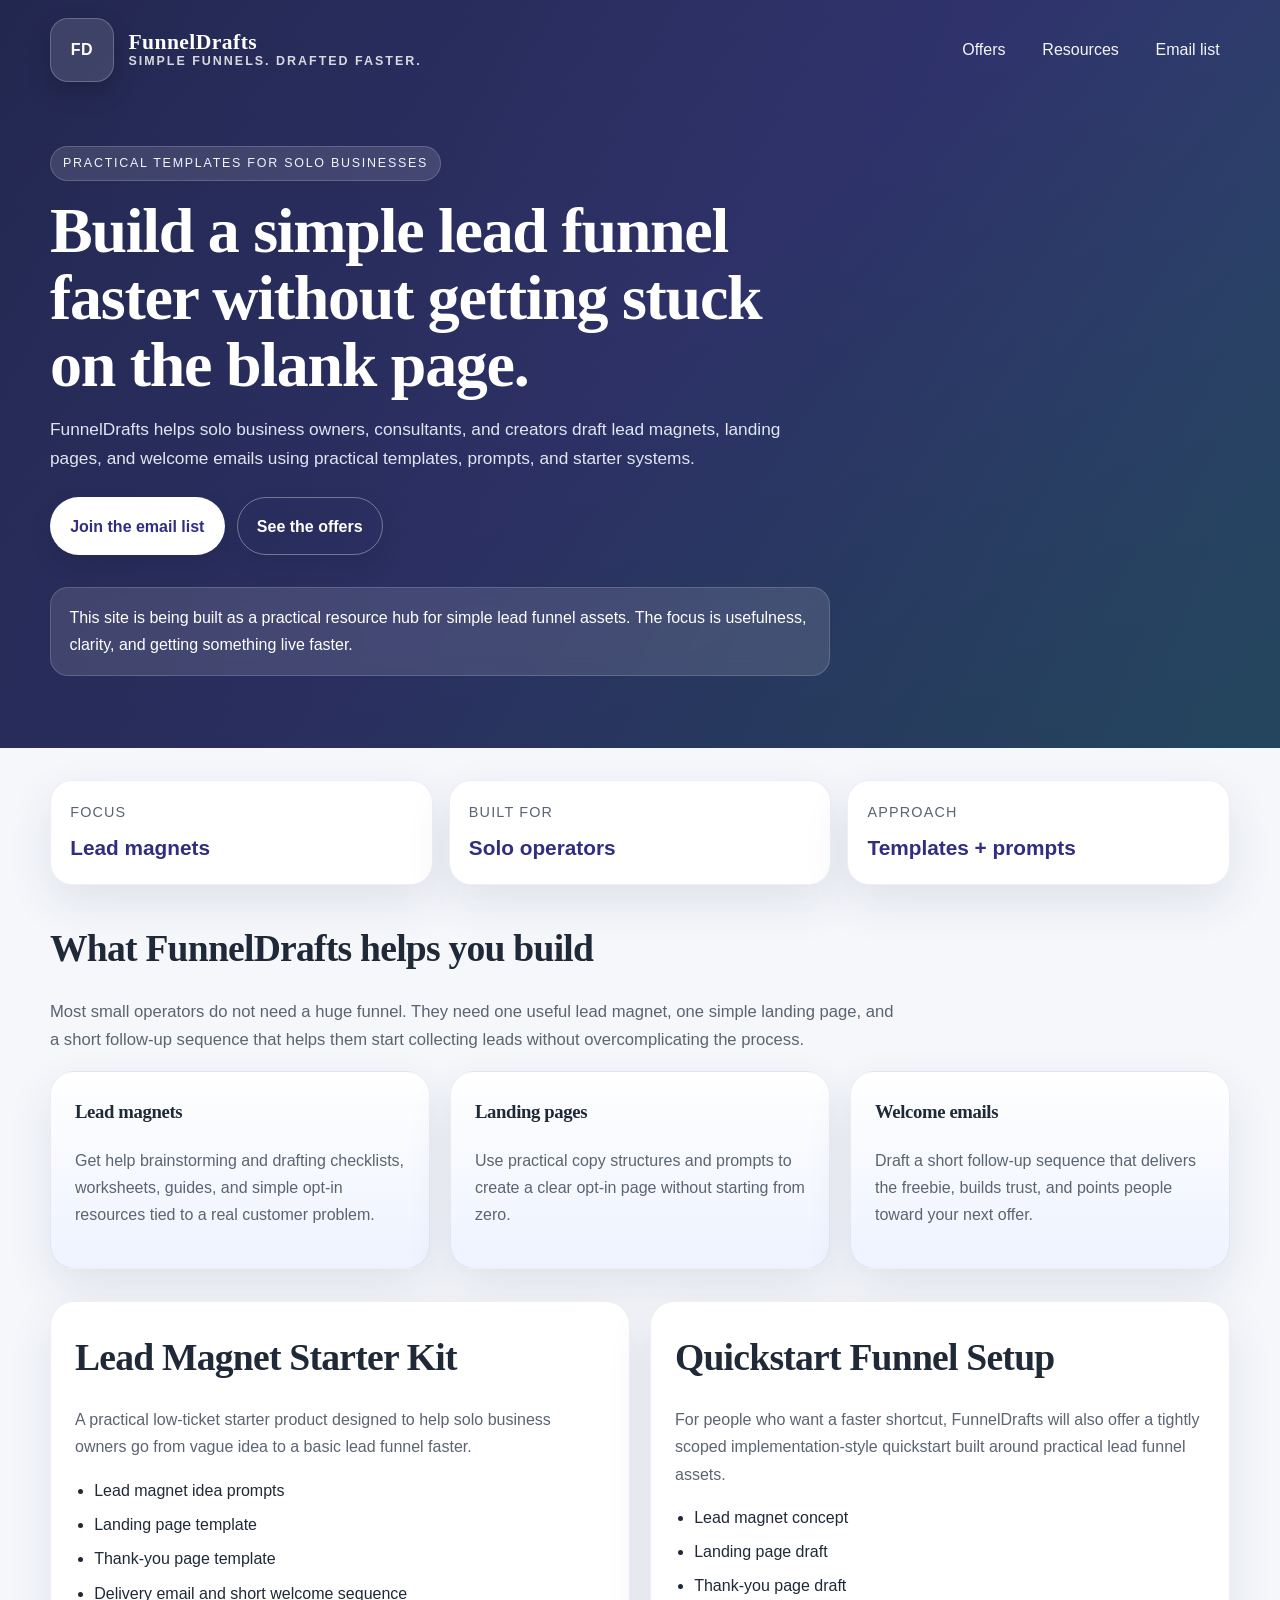
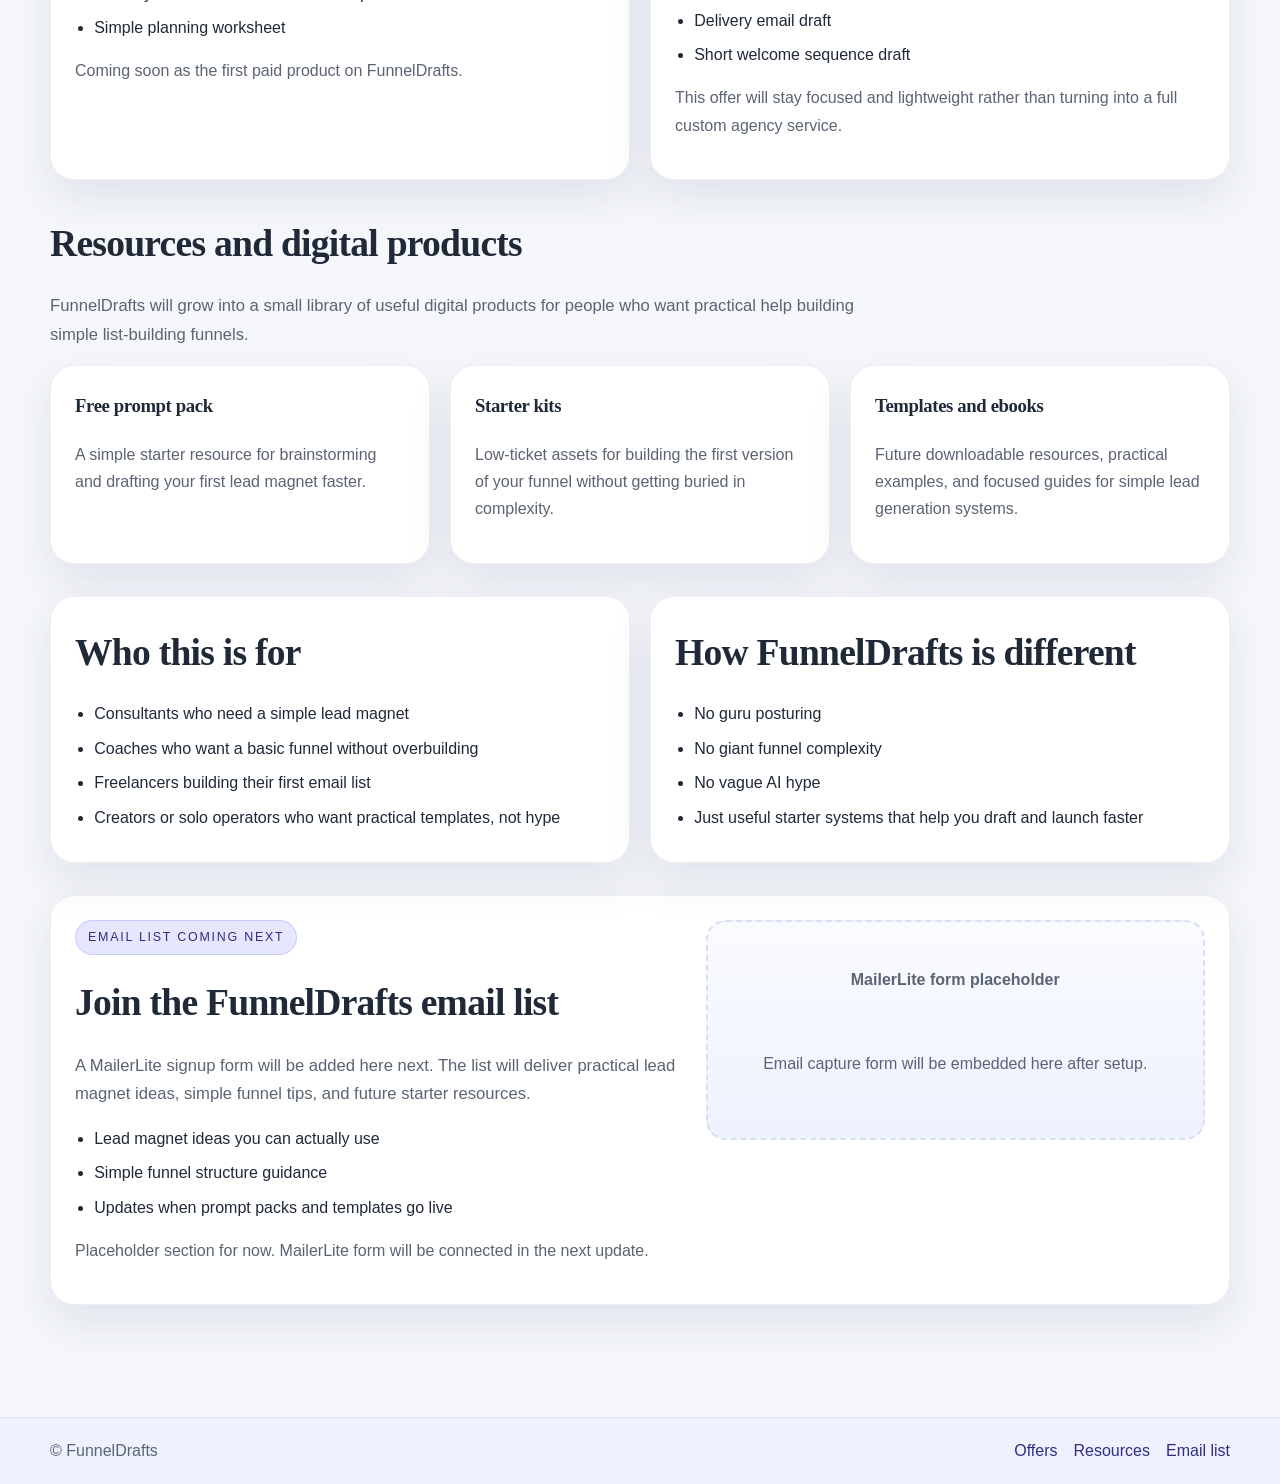
==== index.html @ 4957d621 "Launch FunnelDrafts v1 site" ====
<!DOCTYPE html>
<html lang="en">
<head>
  <meta charset="UTF-8" />
  <meta name="viewport" content="width=device-width, initial-scale=1.0" />
  <title>FunnelDrafts | Practical lead magnet and funnel templates for solo businesses</title>
  <meta name="description" content="FunnelDrafts helps solo business owners build simple lead magnets, landing pages, and email funnels faster with practical templates, prompts, and starter systems." />
  <link rel="stylesheet" href="styles.css" />
</head>
<body>
  <header class="site-header">
    <div class="container">
      <div class="topbar">
        <a class="brand" href="index.html" aria-label="FunnelDrafts home">
          <span class="brand-mark">FD</span>
          <span class="brand-copy">
            <span class="brand-name">FunnelDrafts</span>
            <span class="brand-tag">Simple funnels. Drafted faster.</span>
          </span>
        </a>
        <nav class="nav">
          <a href="#offers">Offers</a>
          <a href="#resources">Resources</a>
          <a href="#email">Email list</a>
        </nav>
      </div>

      <div class="hero">
        <span class="eyebrow">Practical templates for solo businesses</span>
        <h1>Build a simple lead funnel faster without getting stuck on the blank page.</h1>
        <p class="hero-subtitle">FunnelDrafts helps solo business owners, consultants, and creators draft lead magnets, landing pages, and welcome emails using practical templates, prompts, and starter systems.</p>
        <div class="hero-actions">
          <a class="button" href="#email">Join the email list</a>
          <a class="button secondary" href="#offers">See the offers</a>
        </div>
        <div class="hero-panel">This site is being built as a practical resource hub for simple lead funnel assets. The focus is usefulness, clarity, and getting something live faster.</div>
      </div>
    </div>
  </header>

  <main class="page-shell">
    <div class="container">
      <section class="section stat-grid">
        <div class="stat"><div class="stat-label">Focus</div><div class="stat-value">Lead magnets</div></div>
        <div class="stat"><div class="stat-label">Built for</div><div class="stat-value">Solo operators</div></div>
        <div class="stat"><div class="stat-label">Approach</div><div class="stat-value">Templates + prompts</div></div>
      </section>

      <section class="section">
        <h2>What FunnelDrafts helps you build</h2>
        <p class="lead">Most small operators do not need a huge funnel. They need one useful lead magnet, one simple landing page, and a short follow-up sequence that helps them start collecting leads without overcomplicating the process.</p>
        <div class="grid">
          <div class="card feature-card"><h3>Lead magnets</h3><p>Get help brainstorming and drafting checklists, worksheets, guides, and simple opt-in resources tied to a real customer problem.</p></div>
          <div class="card feature-card"><h3>Landing pages</h3><p>Use practical copy structures and prompts to create a clear opt-in page without starting from zero.</p></div>
          <div class="card feature-card"><h3>Welcome emails</h3><p>Draft a short follow-up sequence that delivers the freebie, builds trust, and points people toward your next offer.</p></div>
        </div>
      </section>

      <section id="offers" class="section grid">
        <div class="card">
          <h2>Lead Magnet Starter Kit</h2>
          <p>A practical low-ticket starter product designed to help solo business owners go from vague idea to a basic lead funnel faster.</p>
          <ul class="checklist">
            <li>Lead magnet idea prompts</li>
            <li>Landing page template</li>
            <li>Thank-you page template</li>
            <li>Delivery email and short welcome sequence</li>
            <li>Simple planning worksheet</li>
          </ul>
          <p class="small-note">Coming soon as the first paid product on FunnelDrafts.</p>
        </div>
        <div class="card">
          <h2>Quickstart Funnel Setup</h2>
          <p>For people who want a faster shortcut, FunnelDrafts will also offer a tightly scoped implementation-style quickstart built around practical lead funnel assets.</p>
          <ul class="checklist">
            <li>Lead magnet concept</li>
            <li>Landing page draft</li>
            <li>Thank-you page draft</li>
            <li>Delivery email draft</li>
            <li>Short welcome sequence draft</li>
          </ul>
          <p class="small-note">This offer will stay focused and lightweight rather than turning into a full custom agency service.</p>
        </div>
      </section>

      <section id="resources" class="section">
        <h2>Resources and digital products</h2>
        <p class="lead">FunnelDrafts will grow into a small library of useful digital products for people who want practical help building simple list-building funnels.</p>
        <div class="grid">
          <div class="card"><h3>Free prompt pack</h3><p>A simple starter resource for brainstorming and drafting your first lead magnet faster.</p></div>
          <div class="card"><h3>Starter kits</h3><p>Low-ticket assets for building the first version of your funnel without getting buried in complexity.</p></div>
          <div class="card"><h3>Templates and ebooks</h3><p>Future downloadable resources, practical examples, and focused guides for simple lead generation systems.</p></div>
        </div>
      </section>

      <section class="section grid">
        <div class="card">
          <h2>Who this is for</h2>
          <ul class="checklist">
            <li>Consultants who need a simple lead magnet</li>
            <li>Coaches who want a basic funnel without overbuilding</li>
            <li>Freelancers building their first email list</li>
            <li>Creators or solo operators who want practical templates, not hype</li>
          </ul>
        </div>
        <div class="card">
          <h2>How FunnelDrafts is different</h2>
          <ul class="checklist">
            <li>No guru posturing</li>
            <li>No giant funnel complexity</li>
            <li>No vague AI hype</li>
            <li>Just useful starter systems that help you draft and launch faster</li>
          </ul>
        </div>
      </section>

      <section id="email" class="section">
        <div class="card email-capture-card">
          <div class="email-capture-copy">
            <span class="eyebrow eyebrow-dark">Email list coming next</span>
            <h2>Join the FunnelDrafts email list</h2>
            <p class="lead">A MailerLite signup form will be added here next. The list will deliver practical lead magnet ideas, simple funnel tips, and future starter resources.</p>
            <ul class="checklist">
              <li>Lead magnet ideas you can actually use</li>
              <li>Simple funnel structure guidance</li>
              <li>Updates when prompt packs and templates go live</li>
            </ul>
            <p class="small-note">Placeholder section for now. MailerLite form will be connected in the next update.</p>
          </div>
          <div class="email-capture-form placeholder-form">
            <div class="placeholder-box">
              <strong>MailerLite form placeholder</strong>
              <p>Email capture form will be embedded here after setup.</p>
            </div>
          </div>
        </div>
      </section>
    </div>
  </main>

  <footer class="site-footer">
    <div class="container footer-wrap">
      <div>© FunnelDrafts</div>
      <div class="footer-links">
        <a href="#offers">Offers</a>
        <a href="#resources">Resources</a>
        <a href="#email">Email list</a>
      </div>
    </div>
  </footer>
</body>
</html>
---- styles.css ----
:root {
  --bg: #f5f7fb;
  --surface: #ffffff;
  --surface-2: #edf2ff;
  --surface-3: rgba(255, 255, 255, 0.82);
  --text: #1f2937;
  --muted: #5b6472;
  --primary: #4f46e5;
  --primary-dark: #312e81;
  --primary-soft: #e5e7ff;
  --accent: #06b6d4;
  --border: #d9def0;
  --shadow: 0 18px 45px rgba(35, 50, 85, 0.1);
}

* { box-sizing: border-box; }
html { scroll-behavior: smooth; }
body {
  margin: 0;
  font-family: Arial, Helvetica, sans-serif;
  background: var(--bg);
  color: var(--text);
  line-height: 1.7;
}

a { color: var(--primary-dark); text-decoration: none; }
a:hover { text-decoration: underline; }

.container {
  width: min(1180px, calc(100% - 2rem));
  margin: 0 auto;
}

.site-header {
  position: relative;
  color: white;
  padding: 1.1rem 0 4.5rem;
  background:
    linear-gradient(rgba(24, 32, 56, 0.7), rgba(24, 32, 56, 0.78)),
    linear-gradient(135deg, rgba(49, 46, 129, 0.95), rgba(79, 70, 229, 0.85), rgba(6, 182, 212, 0.7));
}

.topbar {
  display: flex;
  justify-content: space-between;
  align-items: center;
  gap: 1rem;
  flex-wrap: wrap;
}

.brand {
  display: inline-flex;
  align-items: center;
  gap: 0.9rem;
  color: white;
  font-weight: 700;
}

.brand-mark {
  width: 64px;
  height: 64px;
  border-radius: 18px;
  display: grid;
  place-items: center;
  font-weight: 800;
  letter-spacing: 0.04em;
  background: rgba(255,255,255,0.12);
  border: 1px solid rgba(255,255,255,0.22);
  box-shadow: 0 10px 24px rgba(0,0,0,0.18);
}

.brand-copy {
  display: flex;
  flex-direction: column;
  line-height: 1.1;
}

.brand-name {
  font-family: Georgia, 'Times New Roman', serif;
  font-size: 1.35rem;
  letter-spacing: 0.02em;
}

.brand-tag {
  font-size: 0.78rem;
  text-transform: uppercase;
  letter-spacing: 0.16em;
  opacity: 0.82;
}

.nav {
  display: flex;
  gap: 1rem;
  flex-wrap: wrap;
}

.nav a {
  color: rgba(255,255,255,0.95);
  padding: 0.45rem 0.65rem;
  border-radius: 999px;
}

.nav a:hover {
  text-decoration: none;
  background: rgba(255,255,255,0.1);
}

.hero {
  padding: 4rem 0 0;
  max-width: 780px;
}

.eyebrow {
  display: inline-block;
  margin-bottom: 1rem;
  padding: 0.38rem 0.75rem;
  border-radius: 999px;
  background: rgba(255,255,255,0.12);
  border: 1px solid rgba(255,255,255,0.18);
  color: #eef5ff;
  font-size: 0.78rem;
  letter-spacing: 0.14em;
  text-transform: uppercase;
}

.eyebrow-dark {
  background: var(--primary-soft);
  color: var(--primary-dark);
  border-color: rgba(79, 70, 229, 0.18);
}

.hero h1,
.section h2,
.card h2,
.card h3 {
  font-family: Georgia, 'Times New Roman', serif;
  letter-spacing: -0.02em;
}

.hero h1 {
  font-size: clamp(2.6rem, 5vw, 4.5rem);
  line-height: 1.05;
  margin: 0 0 1rem;
}

.hero p {
  max-width: 740px;
  margin: 0 0 1rem;
  font-size: 1.08rem;
  color: rgba(241, 245, 255, 0.92);
}

.hero-subtitle {
  font-size: 1.16rem;
  color: #eef5ff;
  margin-bottom: 1rem;
}

.hero-panel {
  margin-top: 2rem;
  display: inline-block;
  padding: 1rem 1.15rem;
  background: rgba(255,255,255,0.12);
  border: 1px solid rgba(255,255,255,0.16);
  border-radius: 18px;
  backdrop-filter: blur(8px);
}

.hero-actions {
  display: flex;
  gap: 0.75rem;
  flex-wrap: wrap;
  margin-top: 1.5rem;
}

.button {
  display: inline-block;
  background: var(--surface);
  color: var(--primary-dark);
  border: 1px solid rgba(255,255,255,0.6);
  padding: 0.9rem 1.2rem;
  border-radius: 999px;
  font-weight: 700;
  box-shadow: 0 10px 24px rgba(0,0,0,0.08);
}

.button:hover {
  text-decoration: none;
  transform: translateY(-1px);
}

.button.secondary {
  background: transparent;
  color: white;
  border-color: rgba(255,255,255,0.35);
}

main { padding: 2.5rem 0 5rem; }
.page-shell { margin-top: -2.5rem; }

.grid {
  display: grid;
  grid-template-columns: repeat(auto-fit, minmax(240px, 1fr));
  gap: 1.25rem;
}

.stat-grid {
  display: grid;
  grid-template-columns: repeat(auto-fit, minmax(180px, 1fr));
  gap: 1rem;
}

.stat {
  background: var(--surface);
  border: 1px solid rgba(49, 46, 129, 0.08);
  border-radius: 22px;
  padding: 1.2rem;
  box-shadow: var(--shadow);
}

.stat-label {
  color: var(--muted);
  font-size: 0.9rem;
  text-transform: uppercase;
  letter-spacing: 0.08em;
}

.stat-value {
  margin-top: 0.35rem;
  font-size: 1.3rem;
  font-weight: 700;
  color: var(--primary-dark);
}

.card {
  background: var(--surface);
  border: 1px solid rgba(49, 46, 129, 0.08);
  border-radius: 24px;
  padding: 1.5rem;
  box-shadow: var(--shadow);
}

.card h2, .card h3 { margin-top: 0; }
.card p { color: var(--muted); }

.feature-card {
  background: linear-gradient(180deg, rgba(255,255,255,0.98), rgba(237,242,255,0.95));
}

.section { margin: 2rem 0; }
.section h2 { margin-bottom: 0.75rem; font-size: clamp(1.7rem, 3vw, 2.35rem); }
.lead { color: var(--muted); max-width: 850px; font-size: 1.04rem; }
.small-note, .muted { color: var(--muted); }

.checklist {
  margin: 1rem 0 0;
  padding-left: 1.2rem;
}

.checklist li {
  margin: 0.45rem 0;
}

.email-capture-card {
  display: grid;
  grid-template-columns: 1.1fr 0.9fr;
  gap: 1.25rem;
  align-items: center;
}

.placeholder-form {
  min-height: 100%;
}

.placeholder-box {
  min-height: 220px;
  border: 2px dashed var(--border);
  border-radius: 20px;
  display: grid;
  place-items: center;
  text-align: center;
  padding: 1.5rem;
  background: linear-gradient(180deg, #fafbff, #eef2ff);
  color: var(--muted);
}

.site-footer {
  border-top: 1px solid rgba(49, 46, 129, 0.08);
  background: #eef2ff;
  color: var(--muted);
}

.footer-wrap {
  padding: 1.2rem 0;
  display: flex;
  justify-content: space-between;
  gap: 1rem;
  flex-wrap: wrap;
}

.footer-links {
  display: flex;
  gap: 1rem;
  flex-wrap: wrap;
}

@media (max-width: 780px) {
  .email-capture-card {
    grid-template-columns: 1fr;
  }

  .hero {
    padding-top: 3rem;
  }
}
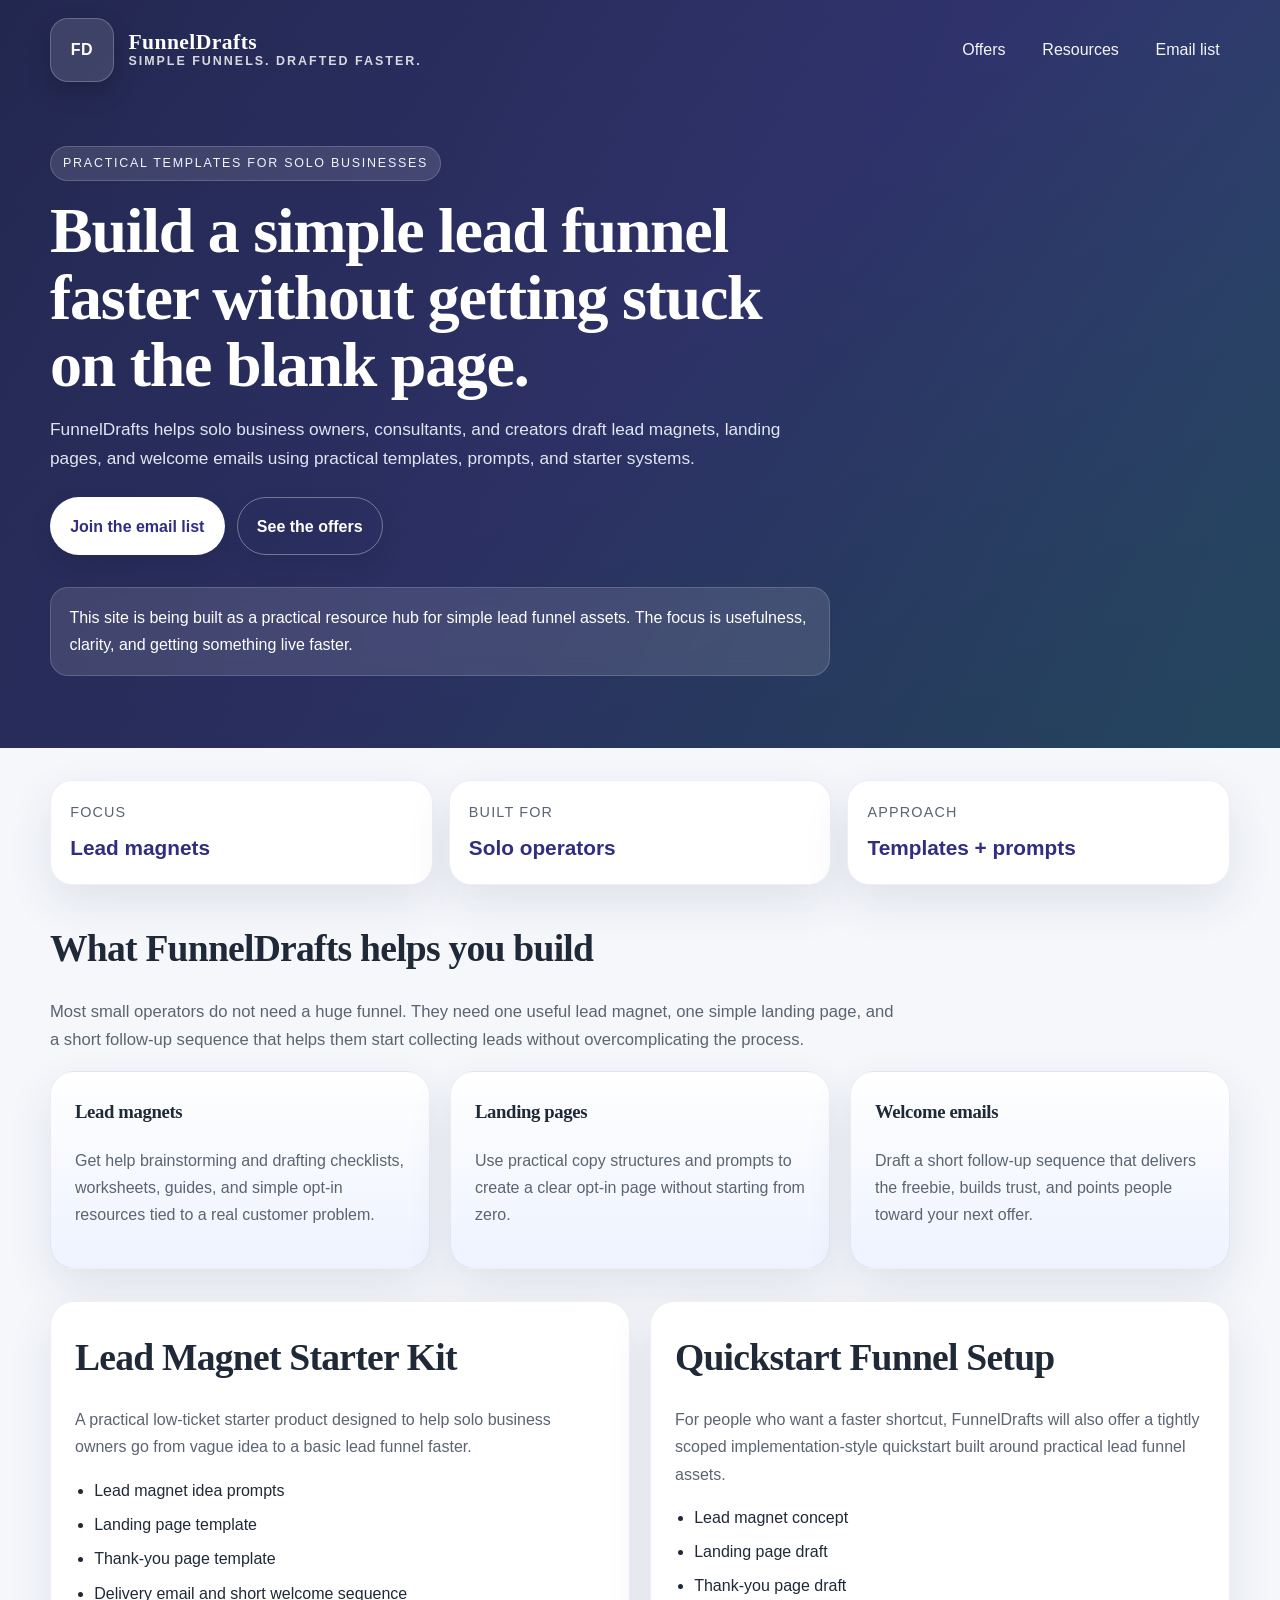
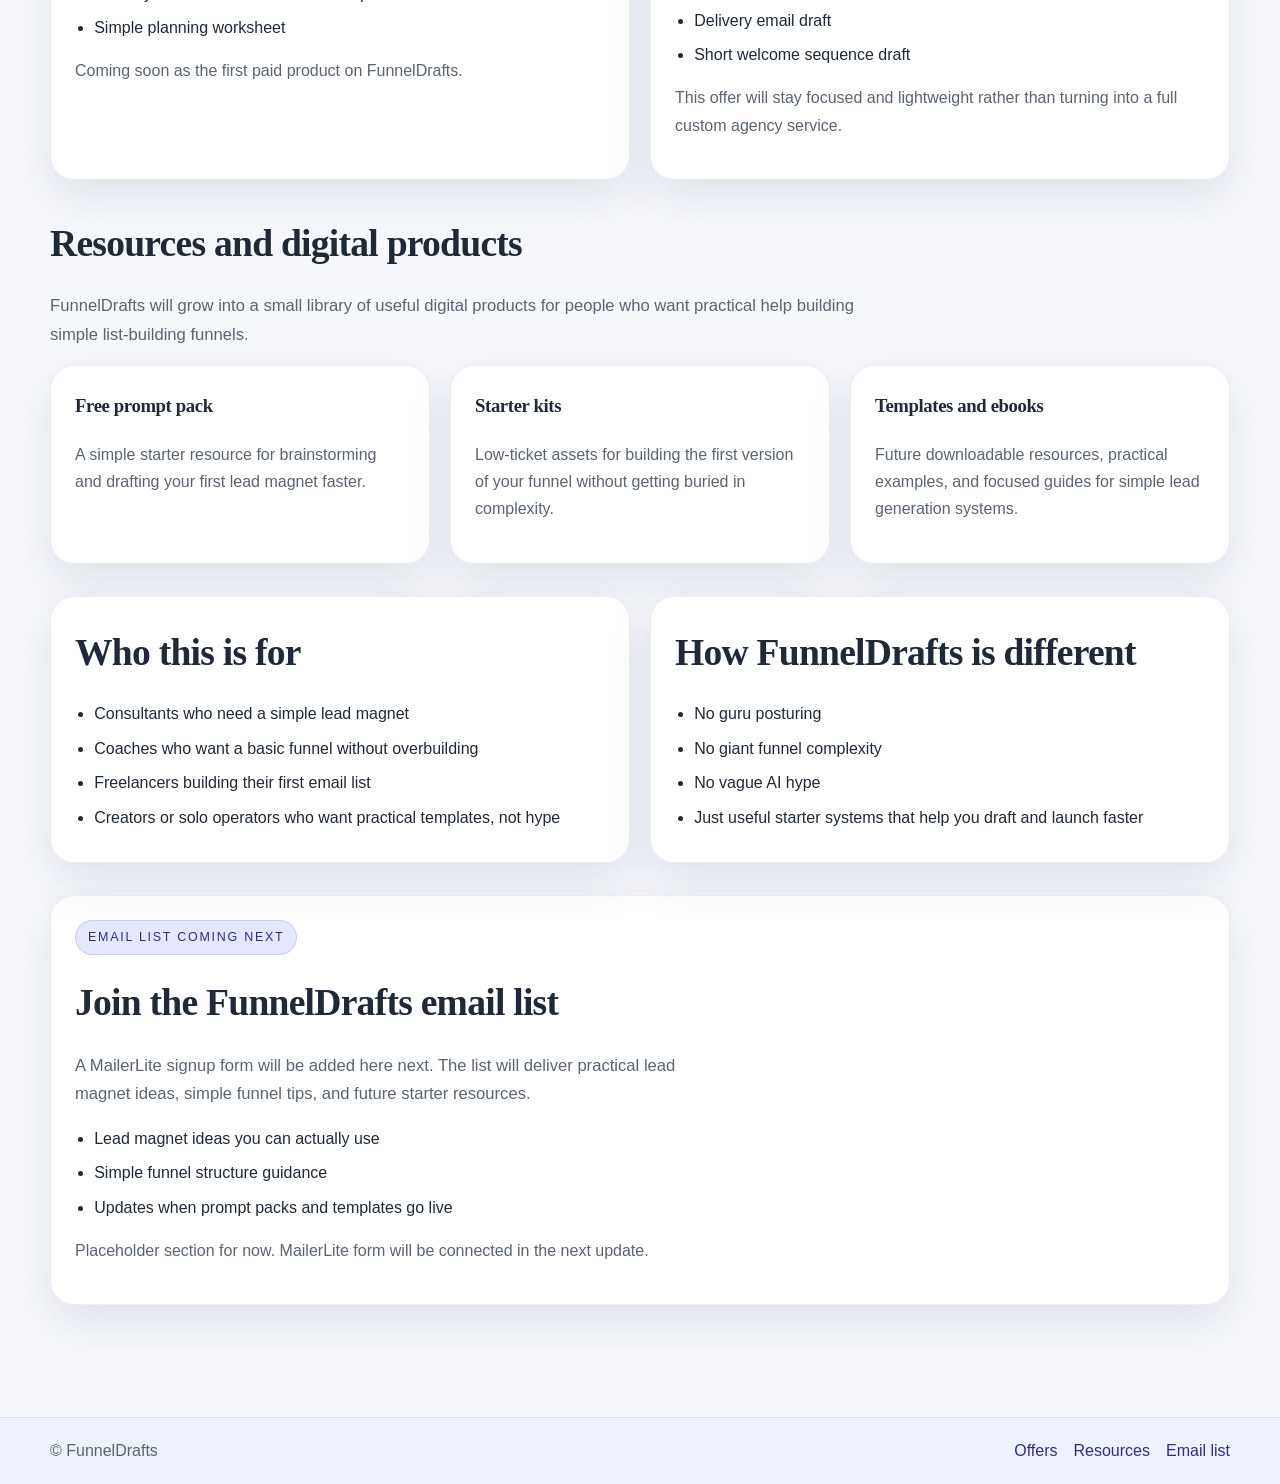
==== commit 4d6c0869: "Add MailerLite embed to FunnelDrafts homepage" ====
--- a/index.html
+++ b/index.html
@@ -6,6 +6,15 @@
   <title>FunnelDrafts | Practical lead magnet and funnel templates for solo businesses</title>
   <meta name="description" content="FunnelDrafts helps solo business owners build simple lead magnets, landing pages, and email funnels faster with practical templates, prompts, and starter systems." />
   <link rel="stylesheet" href="styles.css" />
+  <!-- MailerLite Universal -->
+  <script>
+      (function(w,d,e,u,f,l,n){w[f]=w[f]||function(){(w[f].q=w[f].q||[])
+      .push(arguments);},l=d.createElement(e),l.async=1,l.src=u,
+      n=d.getElementsByTagName(e)[0],n.parentNode.insertBefore(l,n);})
+      (window,document,'script','https://assets.mailerlite.com/js/universal.js','ml');
+      ml('account', '2225146');
+  </script>
+  <!-- End MailerLite Universal -->
 </head>
 <body>
   <header class="site-header">
@@ -127,11 +136,8 @@
             </ul>
             <p class="small-note">Placeholder section for now. MailerLite form will be connected in the next update.</p>
           </div>
-          <div class="email-capture-form placeholder-form">
-            <div class="placeholder-box">
-              <strong>MailerLite form placeholder</strong>
-              <p>Email capture form will be embedded here after setup.</p>
-            </div>
+          <div class="email-capture-form">
+            <div class="ml-embedded" data-form="gVtw3y"></div>
           </div>
         </div>
       </section>
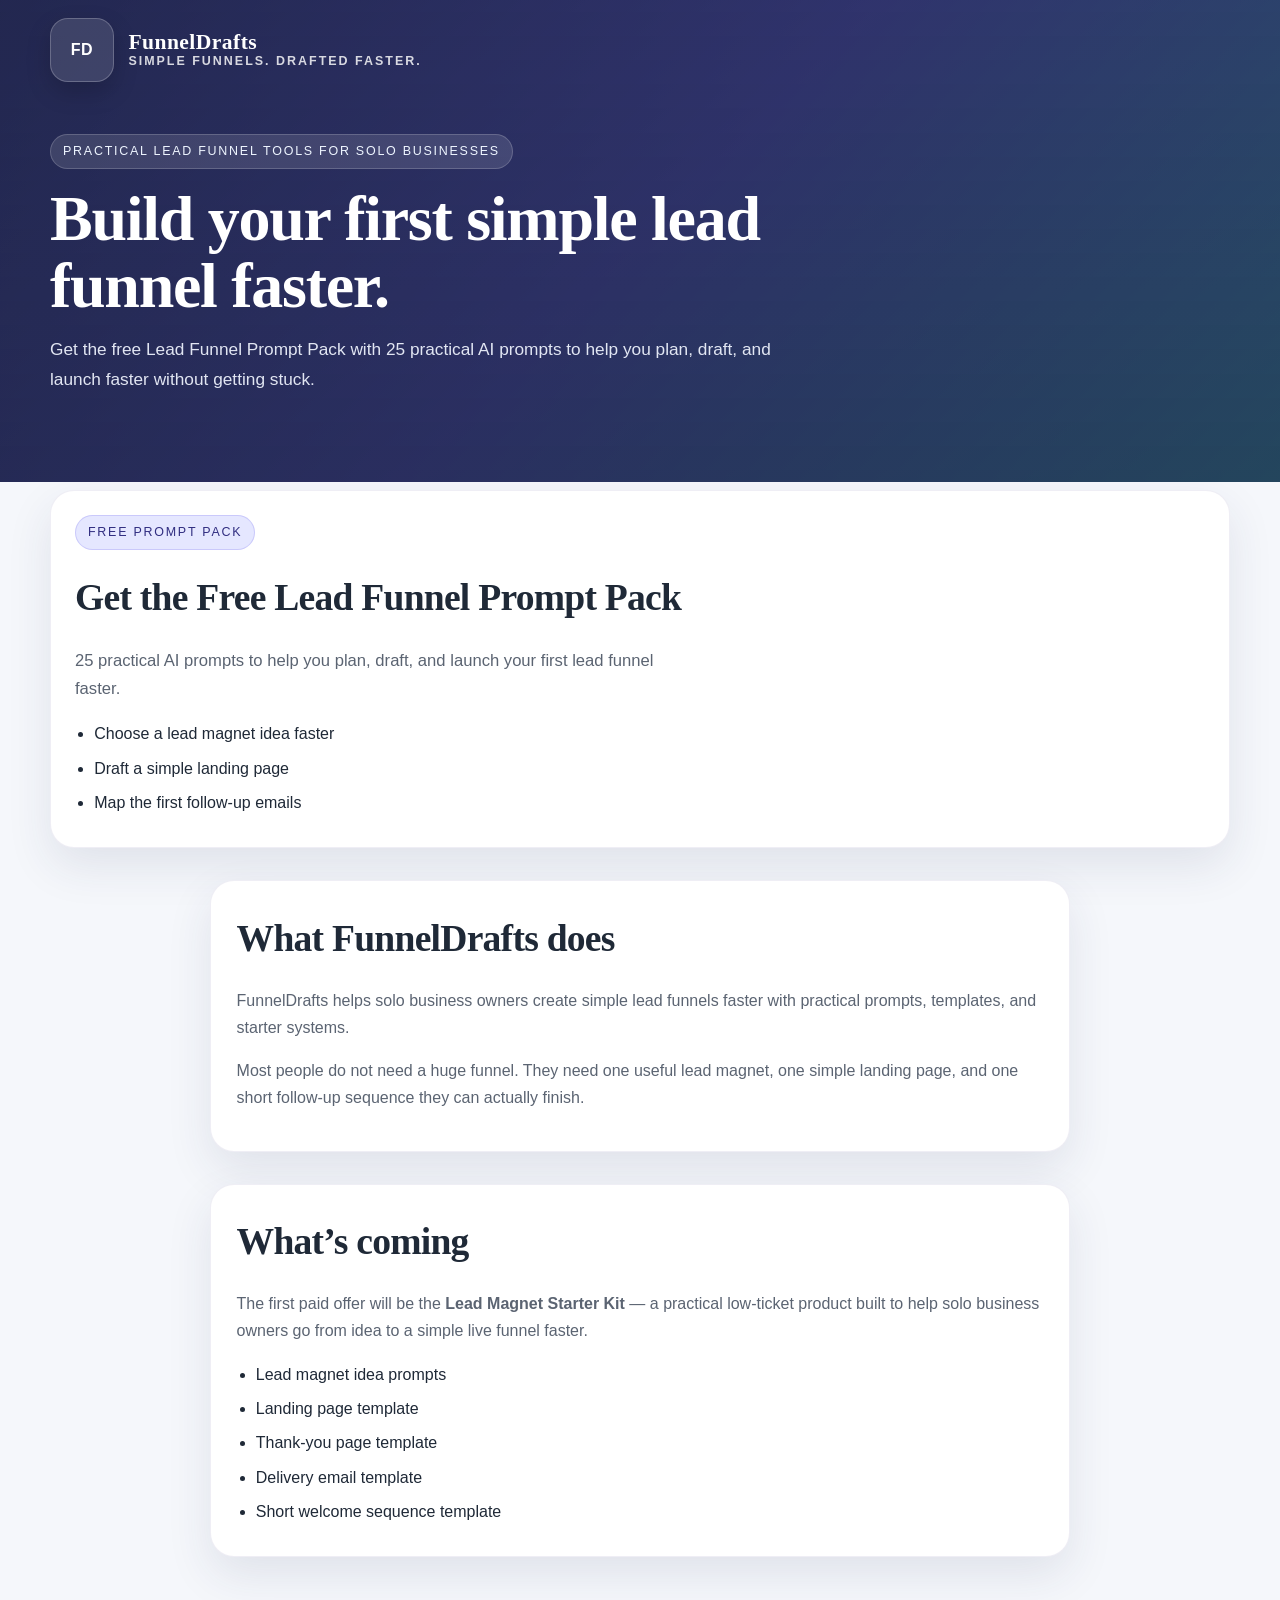
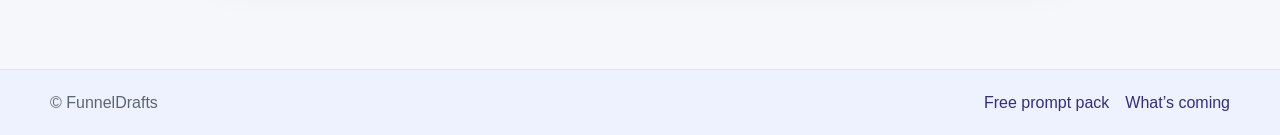
==== commit abe9748a: "Simplify homepage and move email capture above the fold" ====
--- a/index.html
+++ b/index.html
@@ -3,8 +3,8 @@
 <head>
   <meta charset="UTF-8" />
   <meta name="viewport" content="width=device-width, initial-scale=1.0" />
-  <title>FunnelDrafts | Practical lead magnet and funnel templates for solo businesses</title>
-  <meta name="description" content="FunnelDrafts helps solo business owners build simple lead magnets, landing pages, and email funnels faster with practical templates, prompts, and starter systems." />
+  <title>FunnelDrafts | Simple lead funnel templates and prompts</title>
+  <meta name="description" content="FunnelDrafts helps solo business owners build simple lead funnels faster with practical prompts, templates, and starter systems." />
   <link rel="stylesheet" href="styles.css" />
   <!-- MailerLite Universal -->
   <script>
@@ -27,118 +27,55 @@
             <span class="brand-tag">Simple funnels. Drafted faster.</span>
           </span>
         </a>
-        <nav class="nav">
-          <a href="#offers">Offers</a>
-          <a href="#resources">Resources</a>
-          <a href="#email">Email list</a>
-        </nav>
       </div>
 
       <div class="hero">
-        <span class="eyebrow">Practical templates for solo businesses</span>
-        <h1>Build a simple lead funnel faster without getting stuck on the blank page.</h1>
-        <p class="hero-subtitle">FunnelDrafts helps solo business owners, consultants, and creators draft lead magnets, landing pages, and welcome emails using practical templates, prompts, and starter systems.</p>
-        <div class="hero-actions">
-          <a class="button" href="#email">Join the email list</a>
-          <a class="button secondary" href="#offers">See the offers</a>
-        </div>
-        <div class="hero-panel">This site is being built as a practical resource hub for simple lead funnel assets. The focus is usefulness, clarity, and getting something live faster.</div>
+        <span class="eyebrow">Practical lead funnel tools for solo businesses</span>
+        <h1>Build your first simple lead funnel faster.</h1>
+        <p class="hero-subtitle">Get the free Lead Funnel Prompt Pack with 25 practical AI prompts to help you plan, draft, and launch faster without getting stuck.</p>
       </div>
     </div>
   </header>
 
   <main class="page-shell">
     <div class="container">
-      <section class="section stat-grid">
-        <div class="stat"><div class="stat-label">Focus</div><div class="stat-value">Lead magnets</div></div>
-        <div class="stat"><div class="stat-label">Built for</div><div class="stat-value">Solo operators</div></div>
-        <div class="stat"><div class="stat-label">Approach</div><div class="stat-value">Templates + prompts</div></div>
-      </section>
-
-      <section class="section">
-        <h2>What FunnelDrafts helps you build</h2>
-        <p class="lead">Most small operators do not need a huge funnel. They need one useful lead magnet, one simple landing page, and a short follow-up sequence that helps them start collecting leads without overcomplicating the process.</p>
-        <div class="grid">
-          <div class="card feature-card"><h3>Lead magnets</h3><p>Get help brainstorming and drafting checklists, worksheets, guides, and simple opt-in resources tied to a real customer problem.</p></div>
-          <div class="card feature-card"><h3>Landing pages</h3><p>Use practical copy structures and prompts to create a clear opt-in page without starting from zero.</p></div>
-          <div class="card feature-card"><h3>Welcome emails</h3><p>Draft a short follow-up sequence that delivers the freebie, builds trust, and points people toward your next offer.</p></div>
+      <section id="email" class="section top-capture-section">
+        <div class="card email-capture-card compact-capture-card">
+          <div class="email-capture-copy">
+            <span class="eyebrow eyebrow-dark">Free prompt pack</span>
+            <h2>Get the Free Lead Funnel Prompt Pack</h2>
+            <p class="lead">25 practical AI prompts to help you plan, draft, and launch your first lead funnel faster.</p>
+            <ul class="checklist">
+              <li>Choose a lead magnet idea faster</li>
+              <li>Draft a simple landing page</li>
+              <li>Map the first follow-up emails</li>
+            </ul>
+          </div>
+          <div class="email-capture-form">
+            <div class="ml-embedded" data-form="gVtw3y"></div>
+          </div>
         </div>
       </section>
 
-      <section id="offers" class="section grid">
-        <div class="card">
-          <h2>Lead Magnet Starter Kit</h2>
-          <p>A practical low-ticket starter product designed to help solo business owners go from vague idea to a basic lead funnel faster.</p>
+      <section class="section narrow-section">
+        <div class="card simple-copy-card">
+          <h2>What FunnelDrafts does</h2>
+          <p>FunnelDrafts helps solo business owners create simple lead funnels faster with practical prompts, templates, and starter systems.</p>
+          <p>Most people do not need a huge funnel. They need one useful lead magnet, one simple landing page, and one short follow-up sequence they can actually finish.</p>
+        </div>
+      </section>
+
+      <section id="offers" class="section narrow-section">
+        <div class="card simple-copy-card">
+          <h2>What’s coming</h2>
+          <p>The first paid offer will be the <strong>Lead Magnet Starter Kit</strong> — a practical low-ticket product built to help solo business owners go from idea to a simple live funnel faster.</p>
           <ul class="checklist">
             <li>Lead magnet idea prompts</li>
             <li>Landing page template</li>
             <li>Thank-you page template</li>
-            <li>Delivery email and short welcome sequence</li>
-            <li>Simple planning worksheet</li>
+            <li>Delivery email template</li>
+            <li>Short welcome sequence template</li>
           </ul>
-          <p class="small-note">Coming soon as the first paid product on FunnelDrafts.</p>
-        </div>
-        <div class="card">
-          <h2>Quickstart Funnel Setup</h2>
-          <p>For people who want a faster shortcut, FunnelDrafts will also offer a tightly scoped implementation-style quickstart built around practical lead funnel assets.</p>
-          <ul class="checklist">
-            <li>Lead magnet concept</li>
-            <li>Landing page draft</li>
-            <li>Thank-you page draft</li>
-            <li>Delivery email draft</li>
-            <li>Short welcome sequence draft</li>
-          </ul>
-          <p class="small-note">This offer will stay focused and lightweight rather than turning into a full custom agency service.</p>
-        </div>
-      </section>
-
-      <section id="resources" class="section">
-        <h2>Resources and digital products</h2>
-        <p class="lead">FunnelDrafts will grow into a small library of useful digital products for people who want practical help building simple list-building funnels.</p>
-        <div class="grid">
-          <div class="card"><h3>Free prompt pack</h3><p>A simple starter resource for brainstorming and drafting your first lead magnet faster.</p></div>
-          <div class="card"><h3>Starter kits</h3><p>Low-ticket assets for building the first version of your funnel without getting buried in complexity.</p></div>
-          <div class="card"><h3>Templates and ebooks</h3><p>Future downloadable resources, practical examples, and focused guides for simple lead generation systems.</p></div>
-        </div>
-      </section>
-
-      <section class="section grid">
-        <div class="card">
-          <h2>Who this is for</h2>
-          <ul class="checklist">
-            <li>Consultants who need a simple lead magnet</li>
-            <li>Coaches who want a basic funnel without overbuilding</li>
-            <li>Freelancers building their first email list</li>
-            <li>Creators or solo operators who want practical templates, not hype</li>
-          </ul>
-        </div>
-        <div class="card">
-          <h2>How FunnelDrafts is different</h2>
-          <ul class="checklist">
-            <li>No guru posturing</li>
-            <li>No giant funnel complexity</li>
-            <li>No vague AI hype</li>
-            <li>Just useful starter systems that help you draft and launch faster</li>
-          </ul>
-        </div>
-      </section>
-
-      <section id="email" class="section">
-        <div class="card email-capture-card">
-          <div class="email-capture-copy">
-            <span class="eyebrow eyebrow-dark">Email list coming next</span>
-            <h2>Join the FunnelDrafts email list</h2>
-            <p class="lead">A MailerLite signup form will be added here next. The list will deliver practical lead magnet ideas, simple funnel tips, and future starter resources.</p>
-            <ul class="checklist">
-              <li>Lead magnet ideas you can actually use</li>
-              <li>Simple funnel structure guidance</li>
-              <li>Updates when prompt packs and templates go live</li>
-            </ul>
-            <p class="small-note">Placeholder section for now. MailerLite form will be connected in the next update.</p>
-          </div>
-          <div class="email-capture-form">
-            <div class="ml-embedded" data-form="gVtw3y"></div>
-          </div>
         </div>
       </section>
     </div>
@@ -148,9 +85,8 @@
     <div class="container footer-wrap">
       <div>© FunnelDrafts</div>
       <div class="footer-links">
-        <a href="#offers">Offers</a>
-        <a href="#resources">Resources</a>
-        <a href="#email">Email list</a>
+        <a href="#email">Free prompt pack</a>
+        <a href="#offers">What’s coming</a>
       </div>
     </div>
   </footer>
--- a/styles.css
+++ b/styles.css
@@ -106,8 +106,8 @@
 }
 
 .hero {
-  padding: 4rem 0 0;
-  max-width: 780px;
+  padding: 3.25rem 0 0;
+  max-width: 760px;
 }
 
 .eyebrow {
@@ -252,6 +252,24 @@
 .lead { color: var(--muted); max-width: 850px; font-size: 1.04rem; }
 .small-note, .muted { color: var(--muted); }
 
+.top-capture-section {
+  margin-top: 0.5rem;
+}
+
+.narrow-section {
+  max-width: 860px;
+  margin-left: auto;
+  margin-right: auto;
+}
+
+.simple-copy-card {
+  padding: 1.6rem 1.6rem 1.45rem;
+}
+
+.compact-capture-card {
+  align-items: start;
+}
+
 .checklist {
   margin: 1rem 0 0;
   padding-left: 1.2rem;
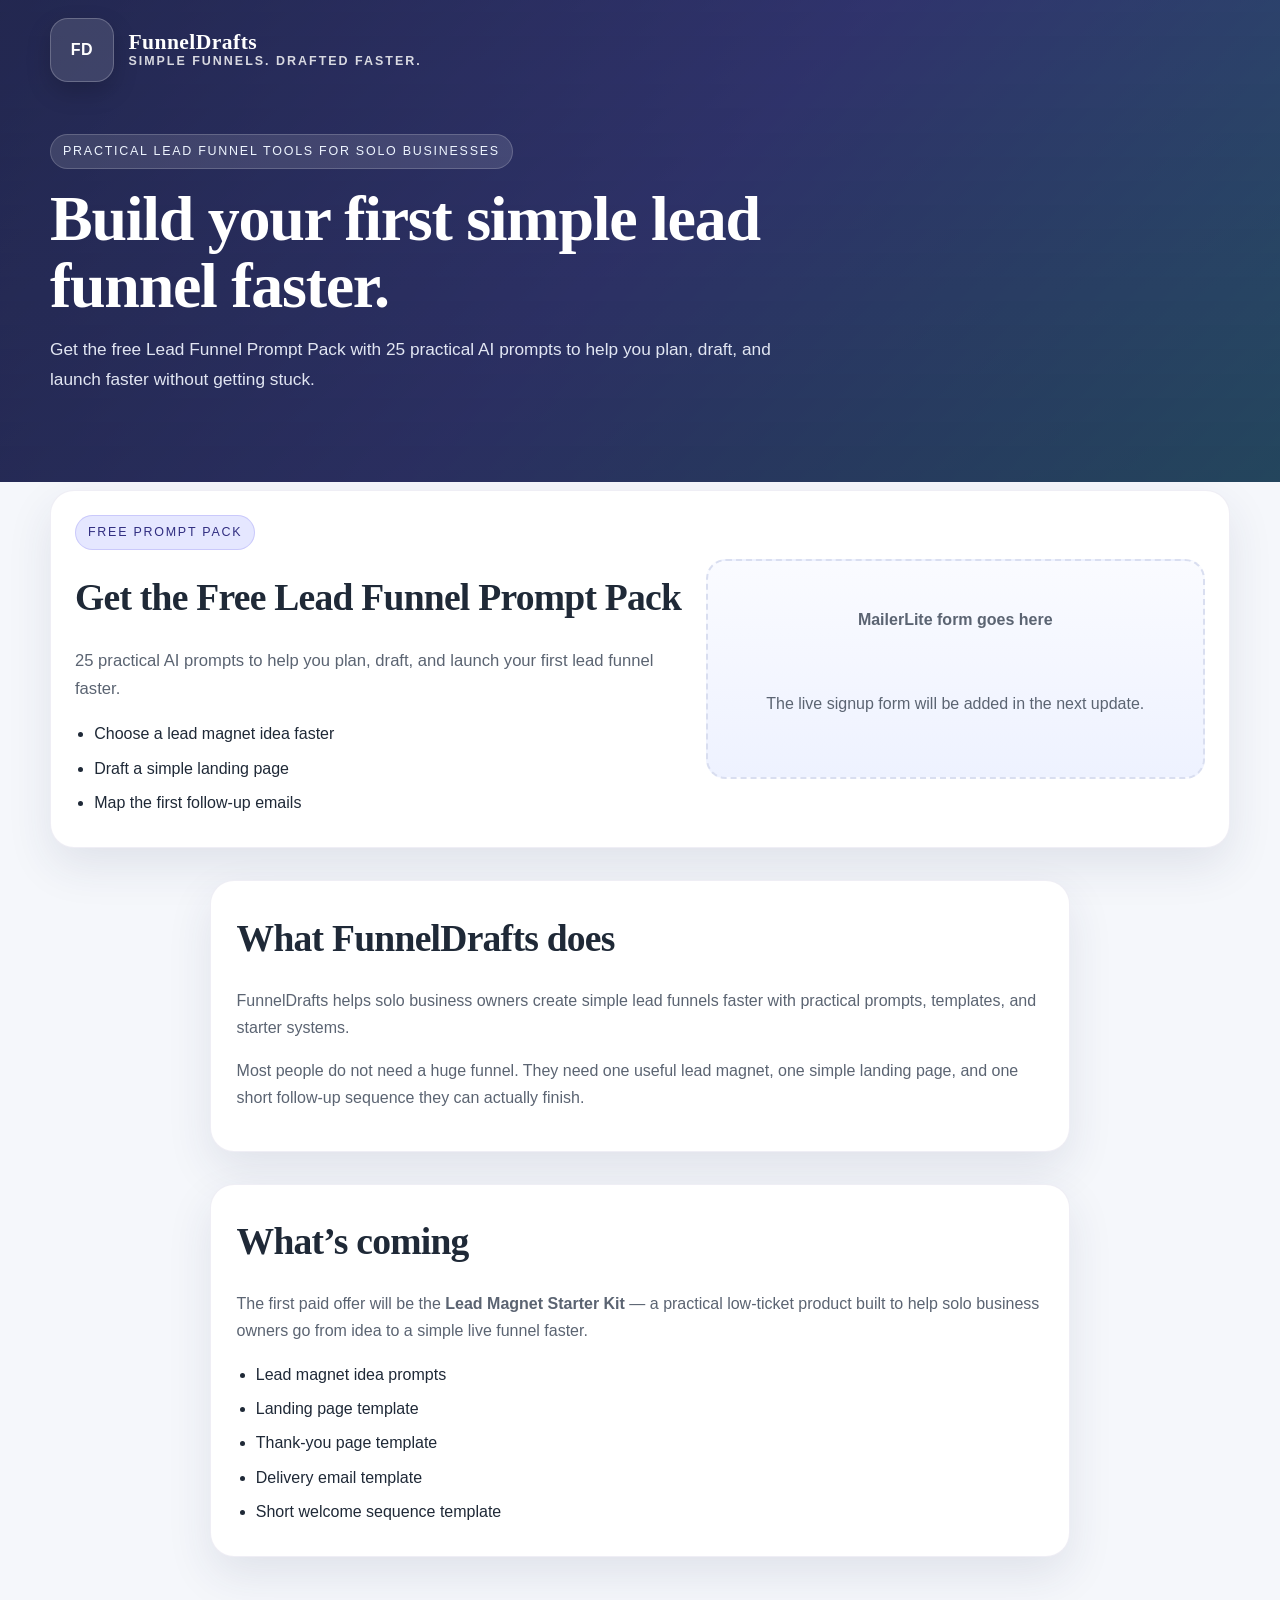
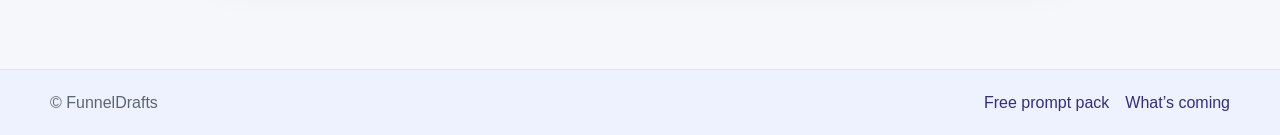
==== commit 934b5415: "Simplify FunnelDrafts homepage and add hidden download page" ====
--- a/index.html
+++ b/index.html
@@ -6,15 +6,6 @@
   <title>FunnelDrafts | Simple lead funnel templates and prompts</title>
   <meta name="description" content="FunnelDrafts helps solo business owners build simple lead funnels faster with practical prompts, templates, and starter systems." />
   <link rel="stylesheet" href="styles.css" />
-  <!-- MailerLite Universal -->
-  <script>
-      (function(w,d,e,u,f,l,n){w[f]=w[f]||function(){(w[f].q=w[f].q||[])
-      .push(arguments);},l=d.createElement(e),l.async=1,l.src=u,
-      n=d.getElementsByTagName(e)[0],n.parentNode.insertBefore(l,n);})
-      (window,document,'script','https://assets.mailerlite.com/js/universal.js','ml');
-      ml('account', '2225146');
-  </script>
-  <!-- End MailerLite Universal -->
 </head>
 <body>
   <header class="site-header">
@@ -52,7 +43,10 @@
             </ul>
           </div>
           <div class="email-capture-form">
-            <div class="ml-embedded" data-form="gVtw3y"></div>
+            <div class="placeholder-box">
+              <strong>MailerLite form goes here</strong>
+              <p>The live signup form will be added in the next update.</p>
+            </div>
           </div>
         </div>
       </section>
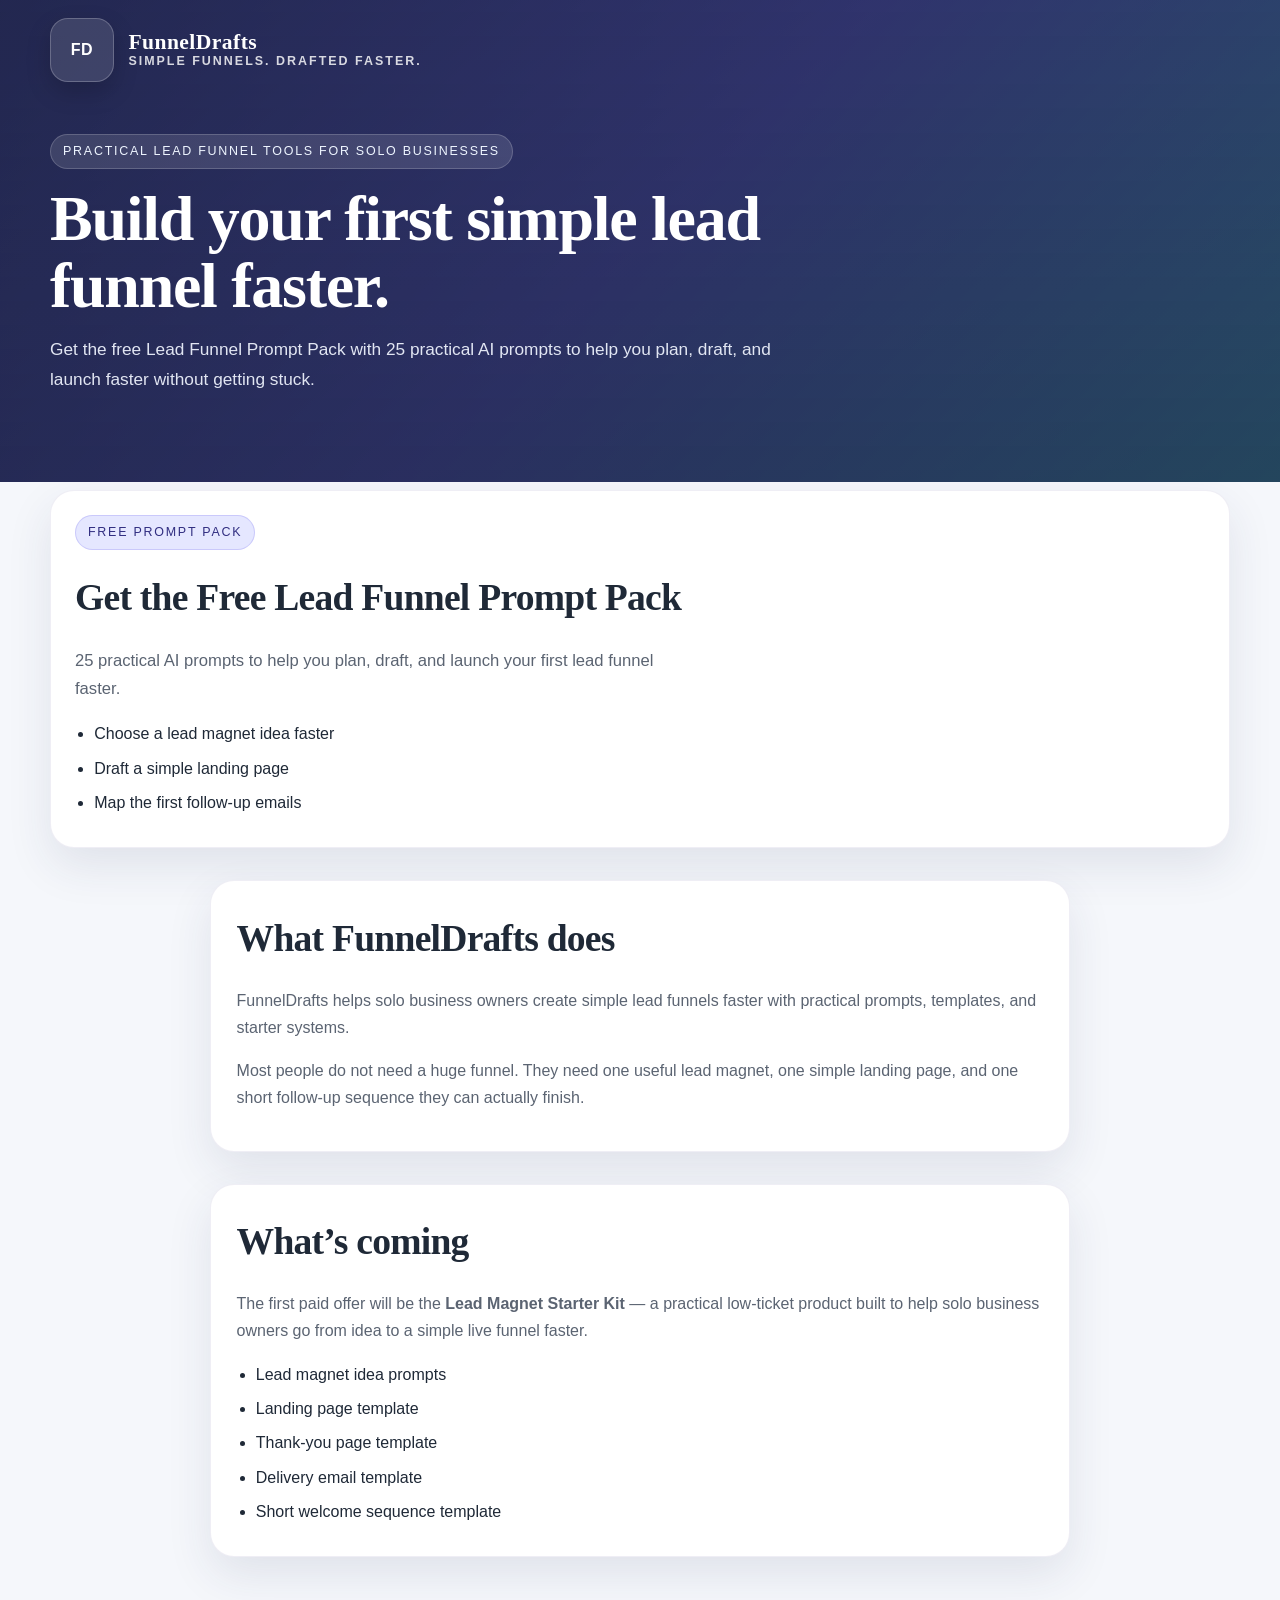
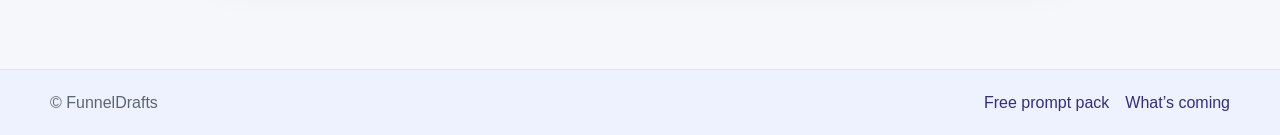
==== commit ee0c7b58: "Restore MailerLite form and add starter kit delivery assets" ====
--- a/index.html
+++ b/index.html
@@ -6,6 +6,15 @@
   <title>FunnelDrafts | Simple lead funnel templates and prompts</title>
   <meta name="description" content="FunnelDrafts helps solo business owners build simple lead funnels faster with practical prompts, templates, and starter systems." />
   <link rel="stylesheet" href="styles.css" />
+  <!-- MailerLite Universal -->
+  <script>
+      (function(w,d,e,u,f,l,n){w[f]=w[f]||function(){(w[f].q=w[f].q||[])
+      .push(arguments);},l=d.createElement(e),l.async=1,l.src=u,
+      n=d.getElementsByTagName(e)[0],n.parentNode.insertBefore(l,n);})
+      (window,document,'script','https://assets.mailerlite.com/js/universal.js','ml');
+      ml('account', '2225146');
+  </script>
+  <!-- End MailerLite Universal -->
 </head>
 <body>
   <header class="site-header">
@@ -43,10 +52,7 @@
             </ul>
           </div>
           <div class="email-capture-form">
-            <div class="placeholder-box">
-              <strong>MailerLite form goes here</strong>
-              <p>The live signup form will be added in the next update.</p>
-            </div>
+            <div class="ml-embedded" data-form="gVtw3y"></div>
           </div>
         </div>
       </section>
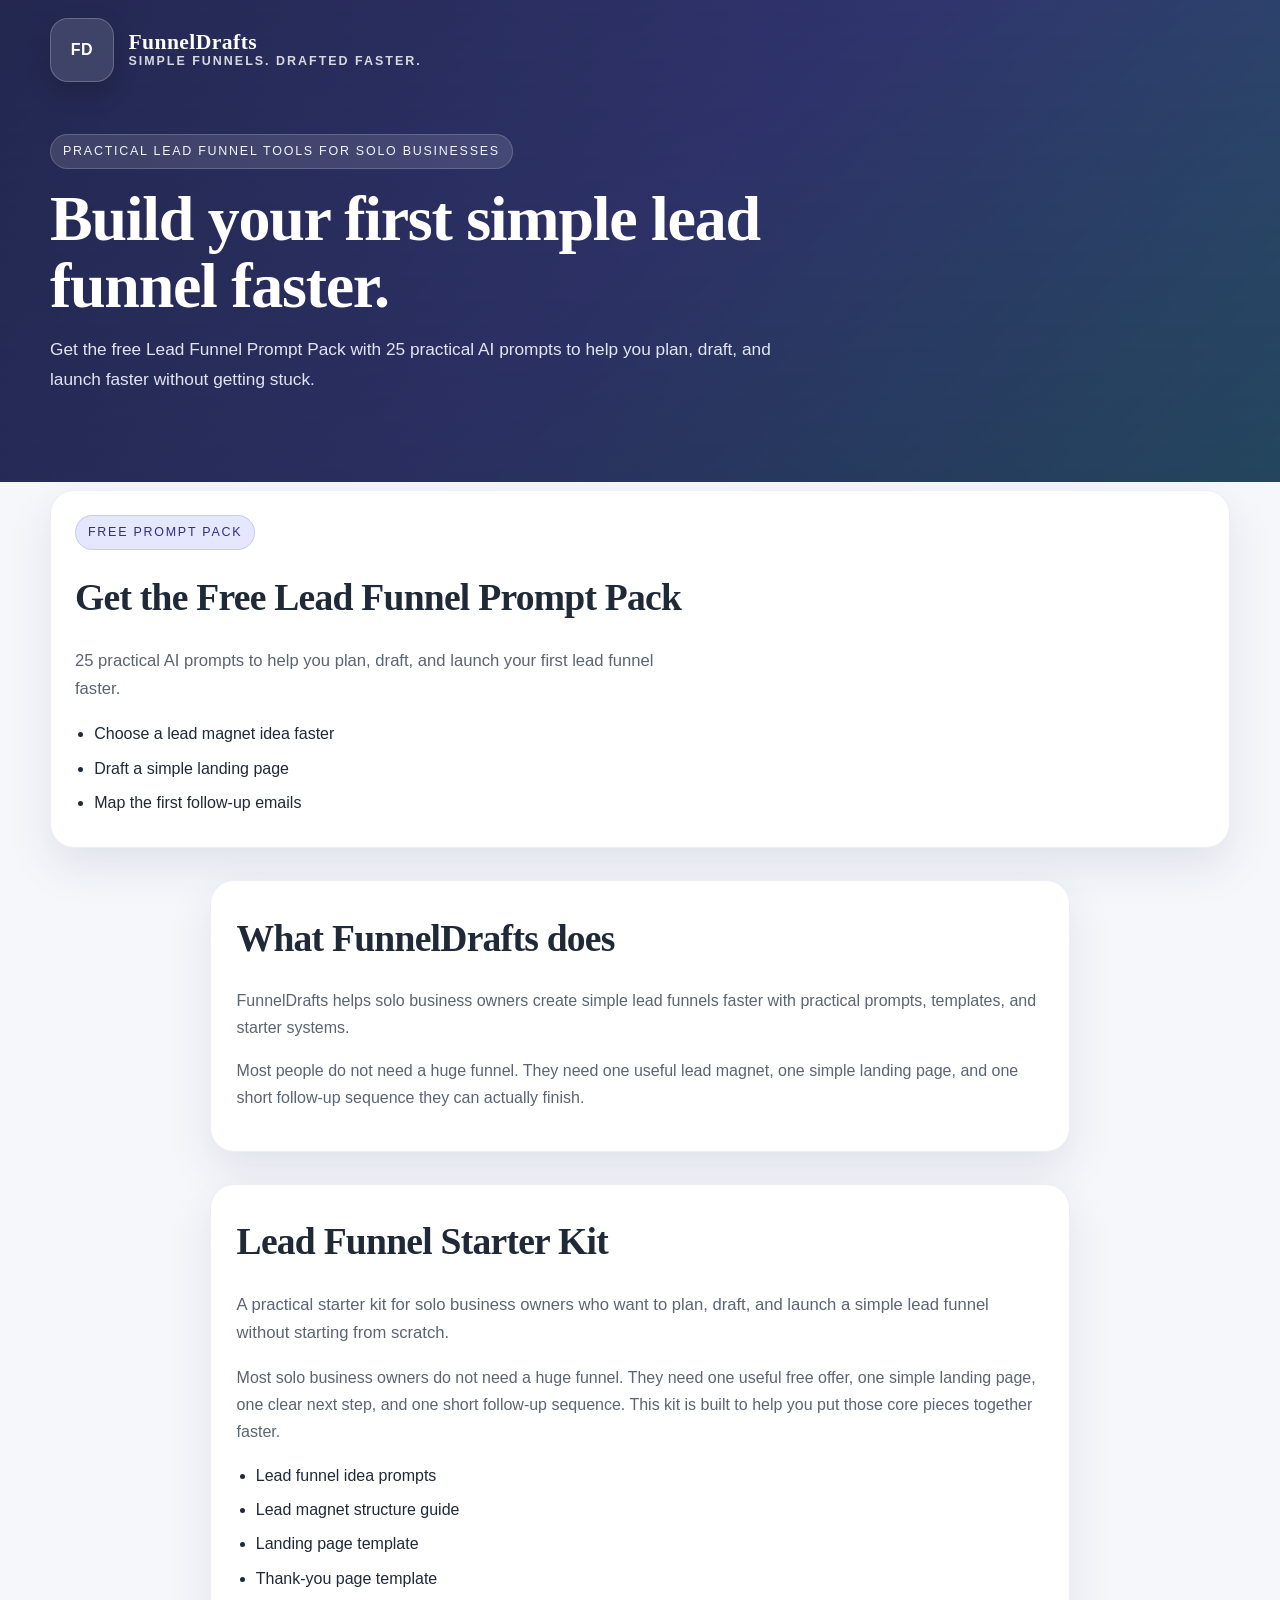
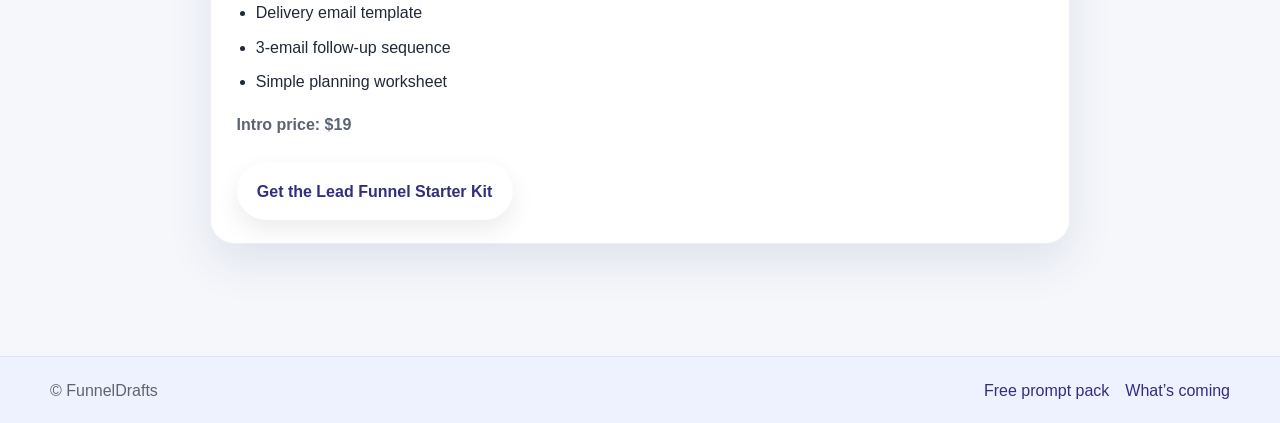
==== commit a8ca687f: "Add live starter kit sales copy and Stripe buy button" ====
--- a/index.html
+++ b/index.html
@@ -67,15 +67,22 @@
 
       <section id="offers" class="section narrow-section">
         <div class="card simple-copy-card">
-          <h2>What’s coming</h2>
-          <p>The first paid offer will be the <strong>Lead Magnet Starter Kit</strong> — a practical low-ticket product built to help solo business owners go from idea to a simple live funnel faster.</p>
+          <h2>Lead Funnel Starter Kit</h2>
+          <p class="lead">A practical starter kit for solo business owners who want to plan, draft, and launch a simple lead funnel without starting from scratch.</p>
+          <p>Most solo business owners do not need a huge funnel. They need one useful free offer, one simple landing page, one clear next step, and one short follow-up sequence. This kit is built to help you put those core pieces together faster.</p>
           <ul class="checklist">
-            <li>Lead magnet idea prompts</li>
+            <li>Lead funnel idea prompts</li>
+            <li>Lead magnet structure guide</li>
             <li>Landing page template</li>
             <li>Thank-you page template</li>
             <li>Delivery email template</li>
-            <li>Short welcome sequence template</li>
+            <li>3-email follow-up sequence</li>
+            <li>Simple planning worksheet</li>
           </ul>
+          <p><strong>Intro price: $19</strong></p>
+          <div class="hero-actions">
+            <a class="button" href="https://buy.stripe.com/8x228rgigc4M5AXelC4Ja01">Get the Lead Funnel Starter Kit</a>
+          </div>
         </div>
       </section>
     </div>
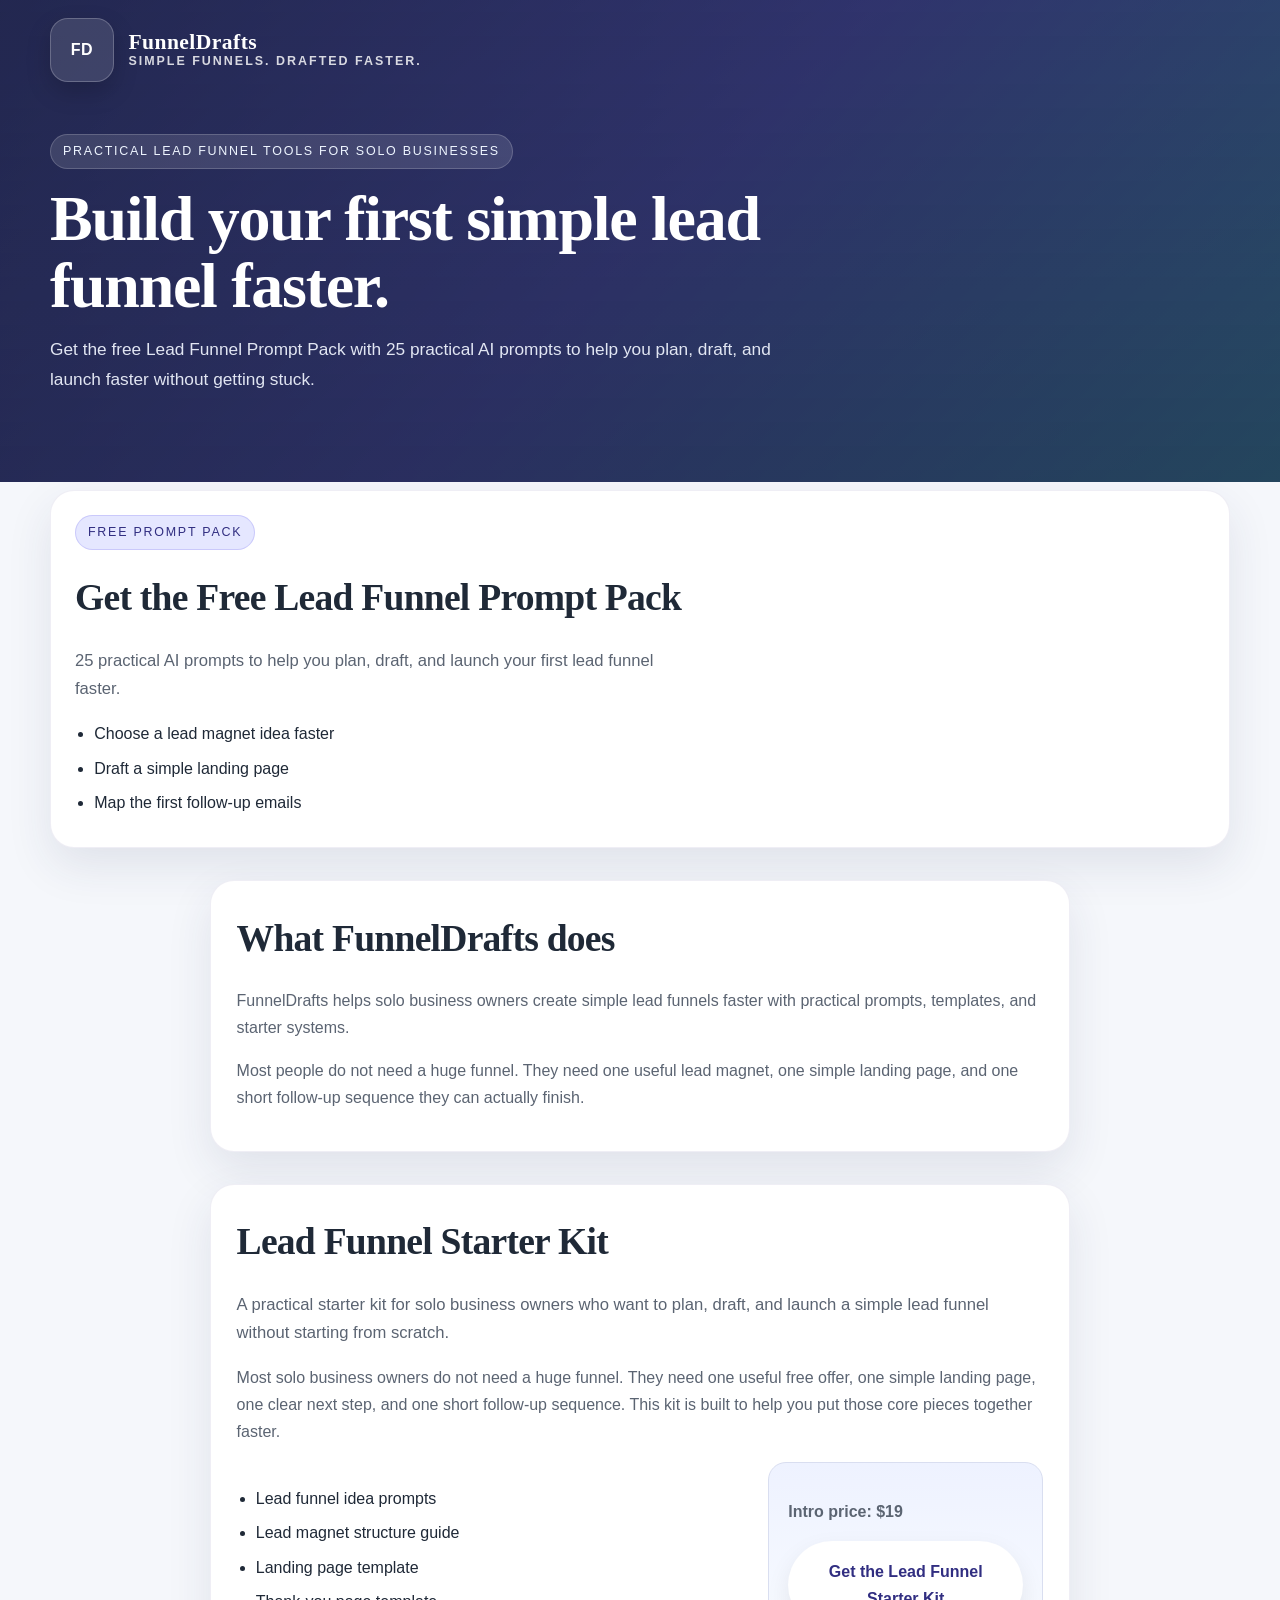
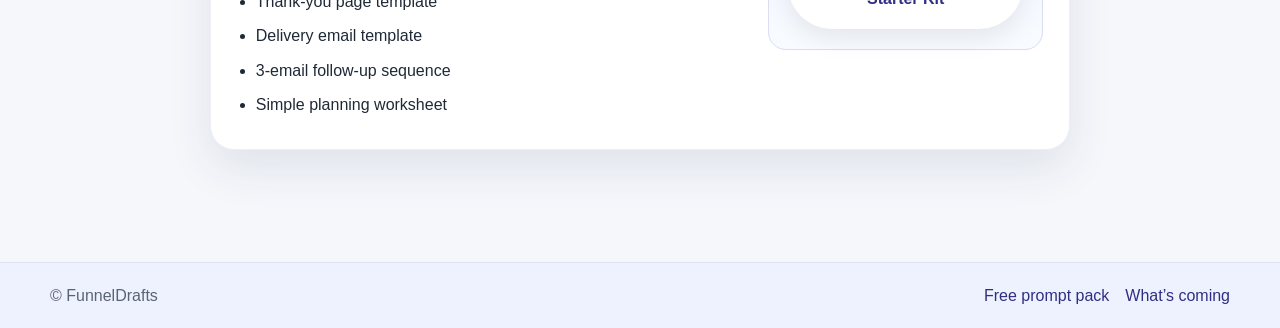
==== commit 8e9c8468: "Improve starter kit CTA layout and enlarge buy button" ====
--- a/index.html
+++ b/index.html
@@ -70,18 +70,20 @@
           <h2>Lead Funnel Starter Kit</h2>
           <p class="lead">A practical starter kit for solo business owners who want to plan, draft, and launch a simple lead funnel without starting from scratch.</p>
           <p>Most solo business owners do not need a huge funnel. They need one useful free offer, one simple landing page, one clear next step, and one short follow-up sequence. This kit is built to help you put those core pieces together faster.</p>
-          <ul class="checklist">
-            <li>Lead funnel idea prompts</li>
-            <li>Lead magnet structure guide</li>
-            <li>Landing page template</li>
-            <li>Thank-you page template</li>
-            <li>Delivery email template</li>
-            <li>3-email follow-up sequence</li>
-            <li>Simple planning worksheet</li>
-          </ul>
-          <p><strong>Intro price: $19</strong></p>
-          <div class="hero-actions">
-            <a class="button" href="https://buy.stripe.com/8x228rgigc4M5AXelC4Ja01">Get the Lead Funnel Starter Kit</a>
+          <div class="offer-layout">
+            <ul class="checklist">
+              <li>Lead funnel idea prompts</li>
+              <li>Lead magnet structure guide</li>
+              <li>Landing page template</li>
+              <li>Thank-you page template</li>
+              <li>Delivery email template</li>
+              <li>3-email follow-up sequence</li>
+              <li>Simple planning worksheet</li>
+            </ul>
+            <div class="offer-cta-box">
+              <p><strong>Intro price: $19</strong></p>
+              <a class="button large-button" href="https://buy.stripe.com/8x228rgigc4M5AXelC4Ja01">Get the Lead Funnel Starter Kit</a>
+            </div>
           </div>
         </div>
       </section>
--- a/styles.css
+++ b/styles.css
@@ -270,6 +270,28 @@
   align-items: start;
 }
 
+.offer-layout {
+  display: grid;
+  grid-template-columns: 1.3fr 0.7fr;
+  gap: 1.25rem;
+  align-items: start;
+  margin-top: 1rem;
+}
+
+.offer-cta-box {
+  background: linear-gradient(180deg, #eef2ff, #f8fbff);
+  border: 1px solid var(--border);
+  border-radius: 18px;
+  padding: 1.2rem;
+}
+
+.large-button {
+  width: 100%;
+  text-align: center;
+  padding: 1rem 1.15rem;
+  font-size: 1rem;
+}
+
 .checklist {
   margin: 1rem 0 0;
   padding-left: 1.2rem;
@@ -323,7 +345,8 @@
 }
 
 @media (max-width: 780px) {
-  .email-capture-card {
+  .email-capture-card,
+  .offer-layout {
     grid-template-columns: 1fr;
   }
 
